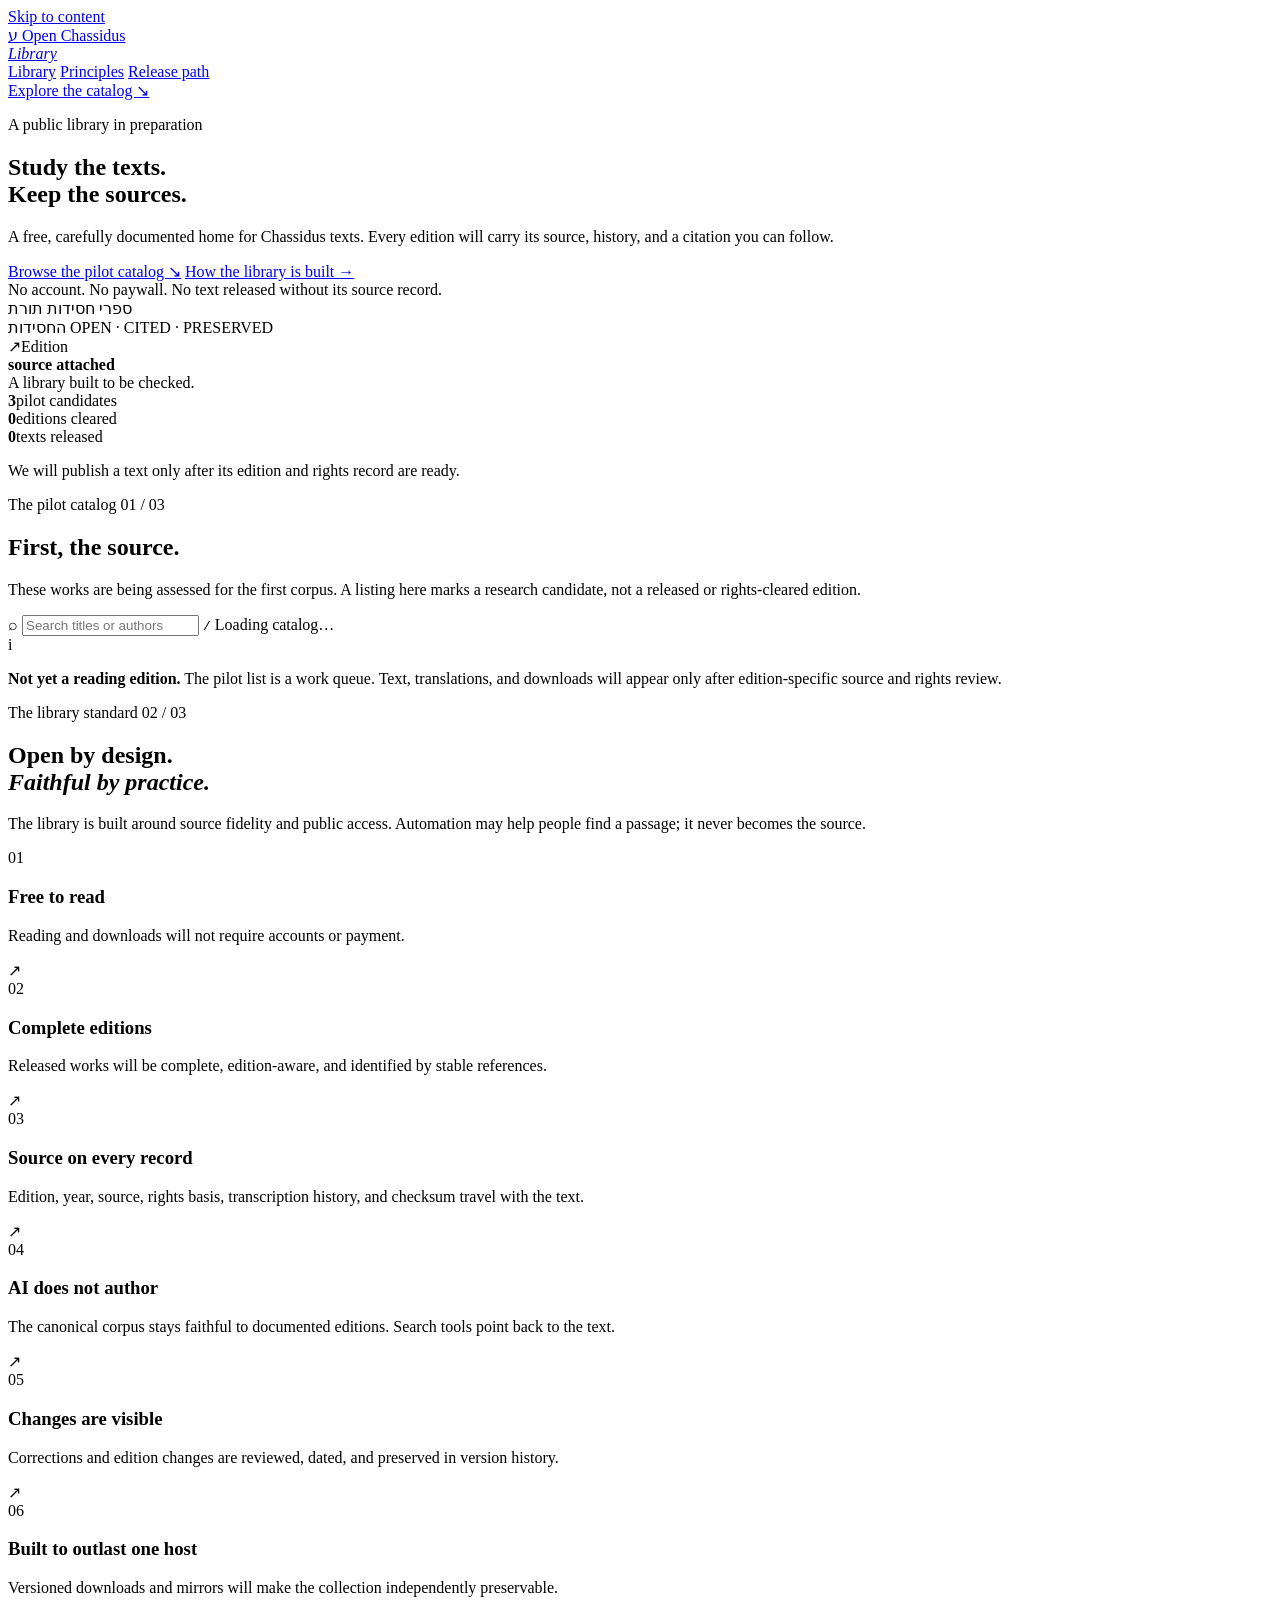
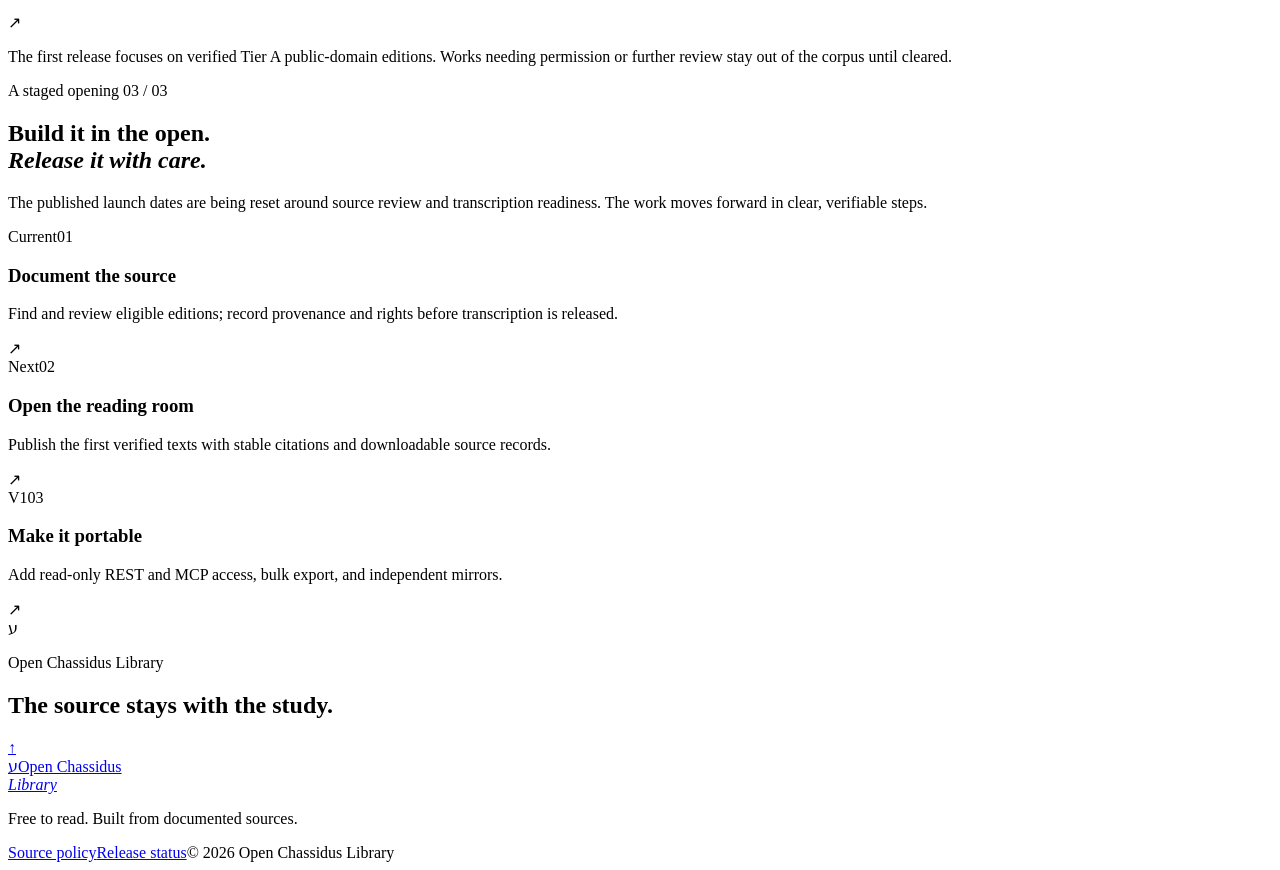
==== src/index.html @ bda3ea1b "Update Site source" ====
<!doctype html>
<html lang="en">
  <head>
    <meta charset="utf-8" />
    <meta name="viewport" content="width=device-width, initial-scale=1" />
    <meta name="theme-color" content="#f4f1e8" />
    <meta name="description" content="A free, source-documented library for reading and preserving Chassidus texts." />
    <meta property="og:title" content="Open Chassidus Library" />
    <meta property="og:description" content="Study the texts. Keep the sources attached." />
    <title>Open Chassidus Library</title>
    <link rel="icon" href="/favicon.svg" type="image/svg+xml" />
    <link rel="stylesheet" href="/styles.css" />
    <script type="module" src="/app.js"></script>
  </head>
  <body>
    <a class="skip-link" href="#main">Skip to content</a>
    <header class="topbar">
      <a class="brand" href="#top" aria-label="Open Chassidus Library home">
        <span class="brand-mark" aria-hidden="true">ע</span>
        <span class="brand-name">Open Chassidus<br /><em>Library</em></span>
      </a>
      <nav class="main-nav" aria-label="Main navigation">
        <a href="#library">Library</a>
        <a href="#principles">Principles</a>
        <a href="#release">Release path</a>
      </nav>
      <a class="top-link" href="#library">Explore the catalog <span aria-hidden="true">↘</span></a>
    </header>

    <main id="main">
      <section class="hero" id="top" aria-labelledby="hero-title">
        <div class="hero-copy">
          <p class="eyebrow"><span class="eyebrow-dot"></span> A public library in preparation</p>
          <h1 id="hero-title">Study the texts.<br /><span>Keep the sources.</span></h1>
          <p class="hero-intro">A free, carefully documented home for Chassidus texts. Every edition will carry its source, history, and a citation you can follow.</p>
          <div class="hero-actions">
            <a class="button button-dark" href="#library">Browse the pilot catalog <span aria-hidden="true">↘</span></a>
            <a class="text-link" href="#principles">How the library is built <span aria-hidden="true">→</span></a>
          </div>
          <div class="hero-footnote"><span class="footnote-rule"></span><span>No account. No paywall. No text released without its source record.</span></div>
        </div>
        <div class="hero-art" aria-label="Illustration of an open source volume">
          <div class="art-orbit orbit-one"></div><div class="art-orbit orbit-two"></div>
          <div class="book-shadow"></div>
          <div class="book">
            <div class="book-spine"></div>
            <div class="book-cover">
              <span class="cover-small">ספרי חסידות</span>
              <span class="cover-rule"></span>
              <span class="cover-title">תורת<br />החסידות</span>
              <span class="cover-small cover-bottom">OPEN · CITED · PRESERVED</span>
            </div>
          </div>
          <div class="source-note"><span class="source-note-icon">↗</span><span>Edition<br /><strong>source attached</strong></span></div>
          <span class="art-caption">A library built to be checked.</span>
        </div>
        <div class="hero-stats" aria-label="Project status">
          <div><strong id="candidate-count">3</strong><span>pilot candidates</span></div>
          <div><strong>0</strong><span>editions cleared</span></div>
          <div><strong>0</strong><span>texts released</span></div>
          <p>We will publish a text only after its edition and rights record are ready.</p>
        </div>
      </section>

      <section class="section library-section" id="library" aria-labelledby="library-title">
        <div class="section-heading">
          <div>
            <p class="eyebrow">The pilot catalog <span class="section-number">01 / 03</span></p>
            <h2 id="library-title">First, the source.</h2>
          </div>
          <p class="section-lede">These works are being assessed for the first corpus. A listing here marks a research candidate, not a released or rights-cleared edition.</p>
        </div>
        <div class="catalog-tools">
          <label class="search-box" for="catalog-search">
            <span class="search-icon" aria-hidden="true">⌕</span>
            <input id="catalog-search" type="search" placeholder="Search titles or authors" autocomplete="off" />
            <kbd>/</kbd>
          </label>
          <span class="catalog-count" id="catalog-count" aria-live="polite">Loading catalog…</span>
        </div>
        <div class="work-grid" id="work-grid" aria-live="polite"></div>
        <div class="empty-state" id="empty-state" hidden>
          <span aria-hidden="true">⌕</span><p>No catalog entries match that search.</p>
          <button class="text-button" id="clear-search" type="button">Clear search</button>
        </div>
        <div class="catalog-notice">
          <span class="notice-icon" aria-hidden="true">i</span>
          <p><strong>Not yet a reading edition.</strong> The pilot list is a work queue. Text, translations, and downloads will appear only after edition-specific source and rights review.</p>
        </div>
      </section>

      <section class="principles section" id="principles" aria-labelledby="principles-title">
        <div class="section-heading principles-heading">
          <div>
            <p class="eyebrow">The library standard <span class="section-number">02 / 03</span></p>
            <h2 id="principles-title">Open by design.<br /><em>Faithful by practice.</em></h2>
          </div>
          <p class="section-lede">The library is built around source fidelity and public access. Automation may help people find a passage; it never becomes the source.</p>
        </div>
        <div class="principle-list">
          <article class="principle-row"><span class="principle-index">01</span><h3>Free to read</h3><p>Reading and downloads will not require accounts or payment.</p><span class="principle-mark">↗</span></article>
          <article class="principle-row"><span class="principle-index">02</span><h3>Complete editions</h3><p>Released works will be complete, edition-aware, and identified by stable references.</p><span class="principle-mark">↗</span></article>
          <article class="principle-row"><span class="principle-index">03</span><h3>Source on every record</h3><p>Edition, year, source, rights basis, transcription history, and checksum travel with the text.</p><span class="principle-mark">↗</span></article>
          <article class="principle-row"><span class="principle-index">04</span><h3>AI does not author</h3><p>The canonical corpus stays faithful to documented editions. Search tools point back to the text.</p><span class="principle-mark">↗</span></article>
          <article class="principle-row"><span class="principle-index">05</span><h3>Changes are visible</h3><p>Corrections and edition changes are reviewed, dated, and preserved in version history.</p><span class="principle-mark">↗</span></article>
          <article class="principle-row"><span class="principle-index">06</span><h3>Built to outlast one host</h3><p>Versioned downloads and mirrors will make the collection independently preservable.</p><span class="principle-mark">↗</span></article>
        </div>
        <p class="principles-note">The first release focuses on verified Tier A public-domain editions. Works needing permission or further review stay out of the corpus until cleared.</p>
      </section>

      <section class="release-section section" id="release" aria-labelledby="release-title">
        <div class="release-intro">
          <p class="eyebrow">A staged opening <span class="section-number">03 / 03</span></p>
          <h2 id="release-title">Build it in the open.<br /><em>Release it with care.</em></h2>
          <p>The published launch dates are being reset around source review and transcription readiness. The work moves forward in clear, verifiable steps.</p>
        </div>
        <div class="release-steps">
          <article class="release-step is-current">
            <span class="step-status">Current</span><span class="step-number">01</span>
            <div><h3>Document the source</h3><p>Find and review eligible editions; record provenance and rights before transcription is released.</p></div>
            <span class="step-arrow" aria-hidden="true">↗</span>
          </article>
          <article class="release-step">
            <span class="step-status">Next</span><span class="step-number">02</span>
            <div><h3>Open the reading room</h3><p>Publish the first verified texts with stable citations and downloadable source records.</p></div>
            <span class="step-arrow" aria-hidden="true">↗</span>
          </article>
          <article class="release-step">
            <span class="step-status">V1</span><span class="step-number">03</span>
            <div><h3>Make it portable</h3><p>Add read-only REST and MCP access, bulk export, and independent mirrors.</p></div>
            <span class="step-arrow" aria-hidden="true">↗</span>
          </article>
        </div>
      </section>

      <section class="closing-banner" aria-labelledby="closing-title">
        <div class="closing-mark" aria-hidden="true">ע</div>
        <div><p class="eyebrow">Open Chassidus Library</p><h2 id="closing-title">The source stays with the study.</h2></div>
        <a href="#library" class="round-link" aria-label="Return to the pilot catalog">↑</a>
      </section>
    </main>

    <footer class="footer">
      <a class="brand footer-brand" href="#top"><span class="brand-mark" aria-hidden="true">ע</span><span class="brand-name">Open Chassidus<br /><em>Library</em></span></a>
      <p>Free to read. Built from documented sources.</p>
      <div class="footer-links"><a href="#principles">Source policy</a><a href="#release">Release status</a><span>© 2026 Open Chassidus Library</span></div>
    </footer>
    <noscript><p class="noscript">Enable JavaScript to browse the pilot catalog.</p></noscript>
  </body>
</html>
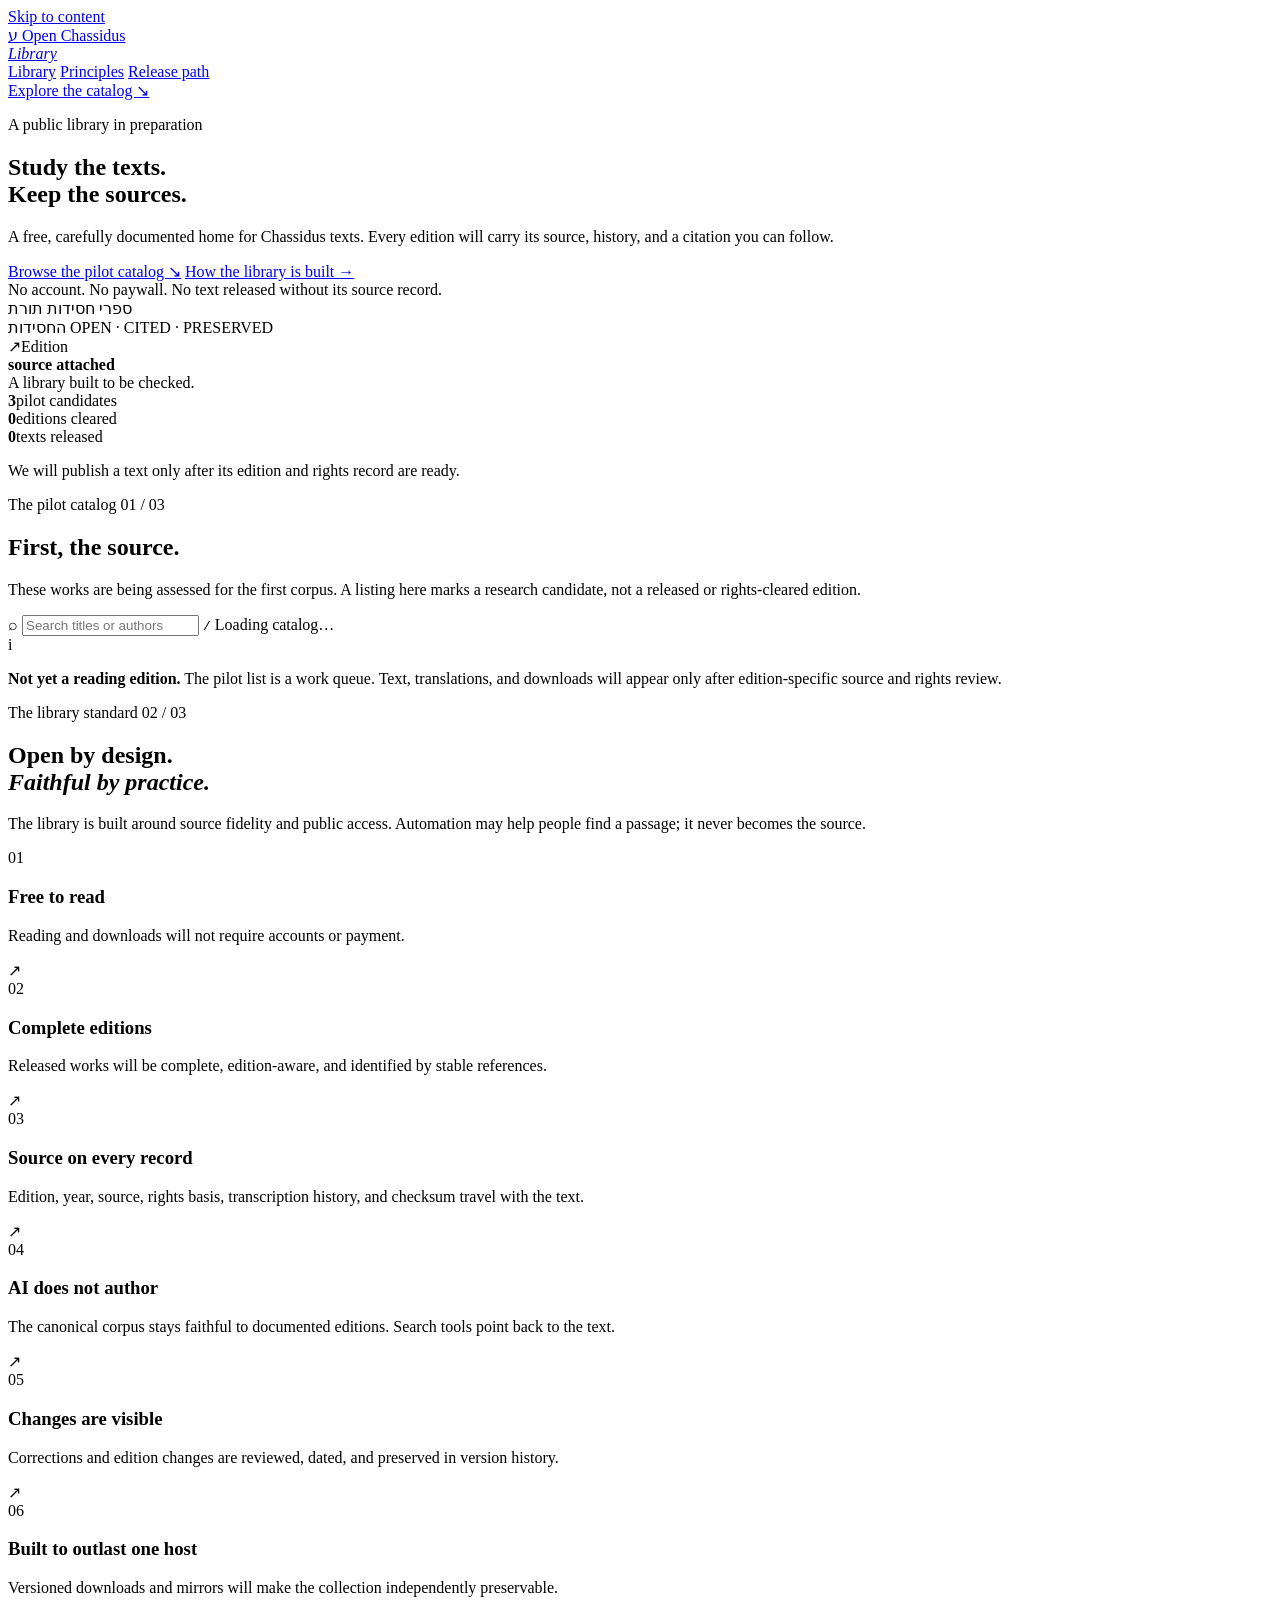
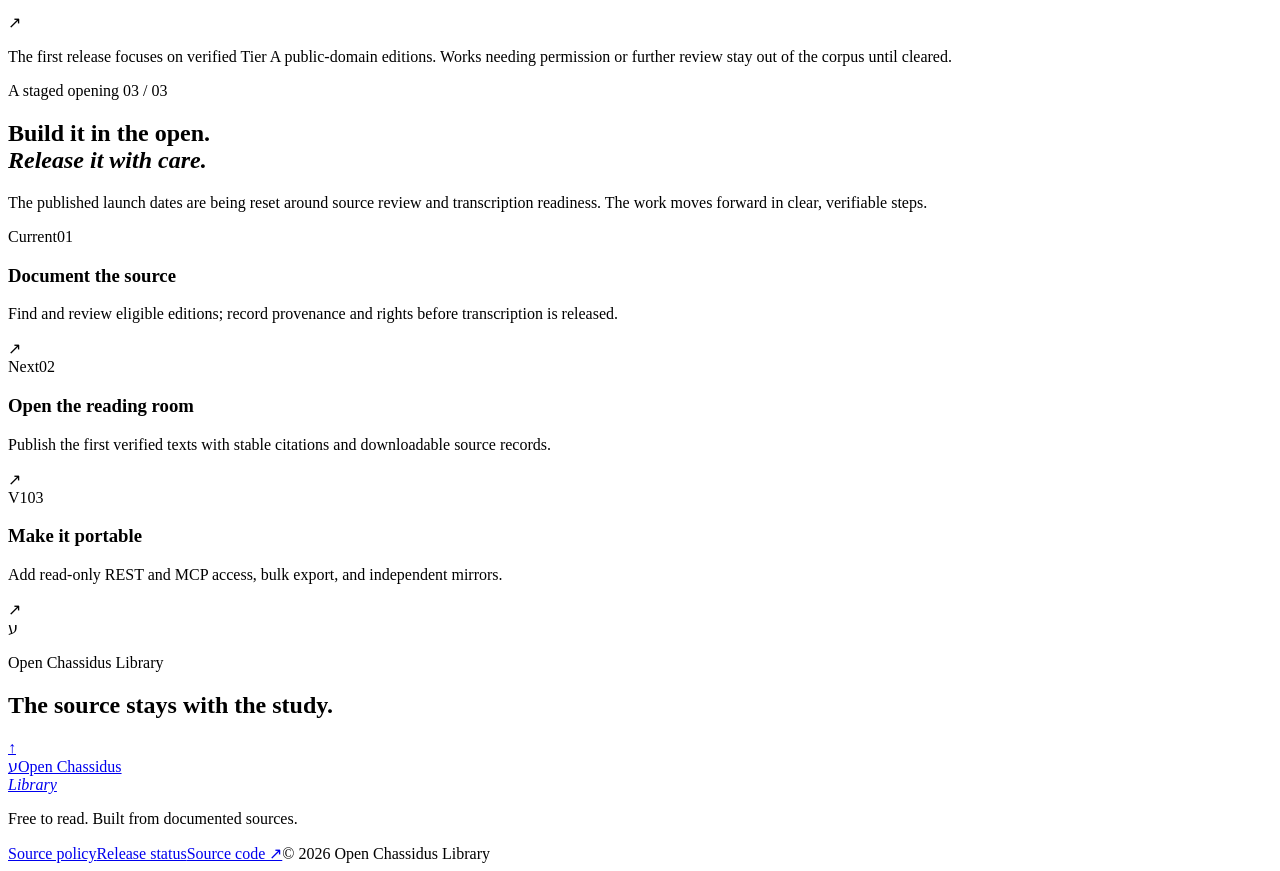
==== commit fdad6f3b: "Prepare source links and Pages metadata" ====
--- a/src/index.html
+++ b/src/index.html
@@ -143,7 +143,7 @@
     <footer class="footer">
       <a class="brand footer-brand" href="#top"><span class="brand-mark" aria-hidden="true">ע</span><span class="brand-name">Open Chassidus<br /><em>Library</em></span></a>
       <p>Free to read. Built from documented sources.</p>
-      <div class="footer-links"><a href="#principles">Source policy</a><a href="#release">Release status</a><span>© 2026 Open Chassidus Library</span></div>
+      <div class="footer-links"><a href="#principles">Source policy</a><a href="#release">Release status</a><a href="https://github.com/golanbenoni/open-chassidus-library" rel="noopener noreferrer">Source code ↗</a><span>© 2026 Open Chassidus Library</span></div>
     </footer>
     <noscript><p class="noscript">Enable JavaScript to browse the pilot catalog.</p></noscript>
   </body>
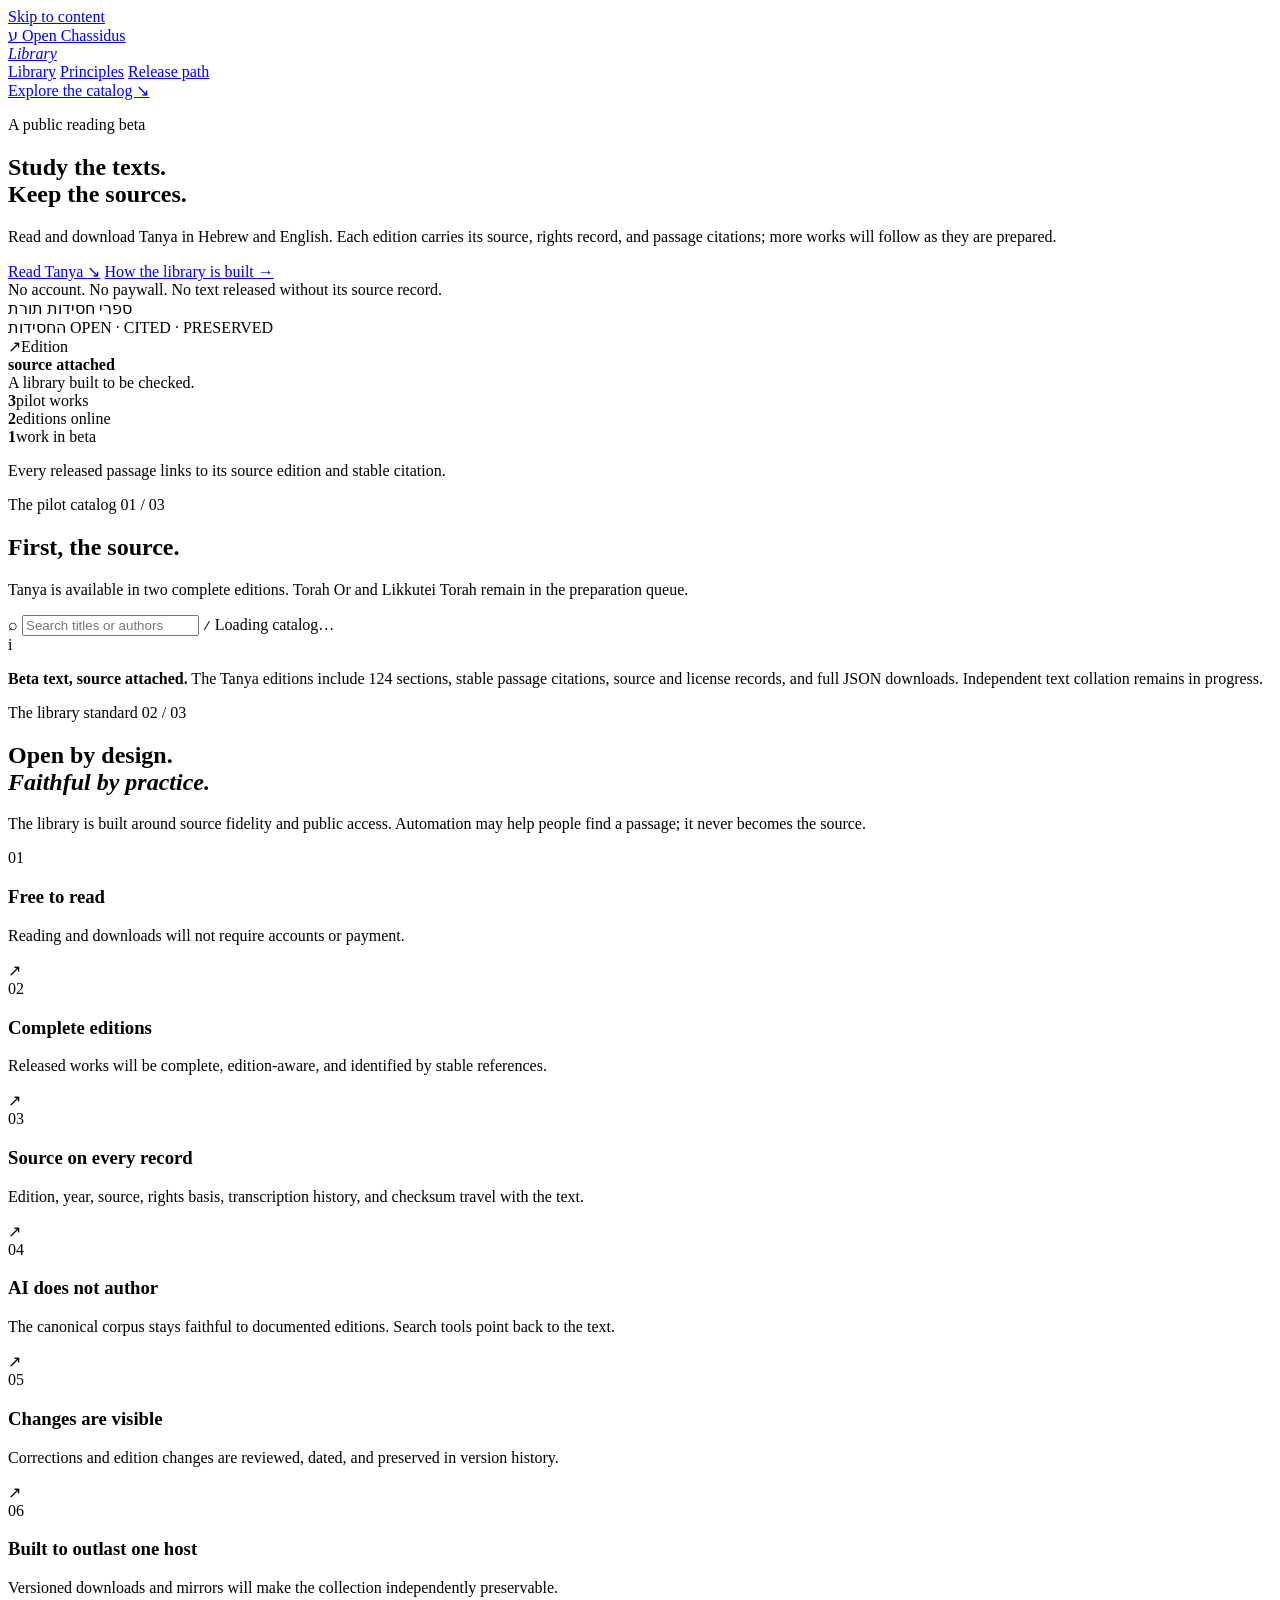
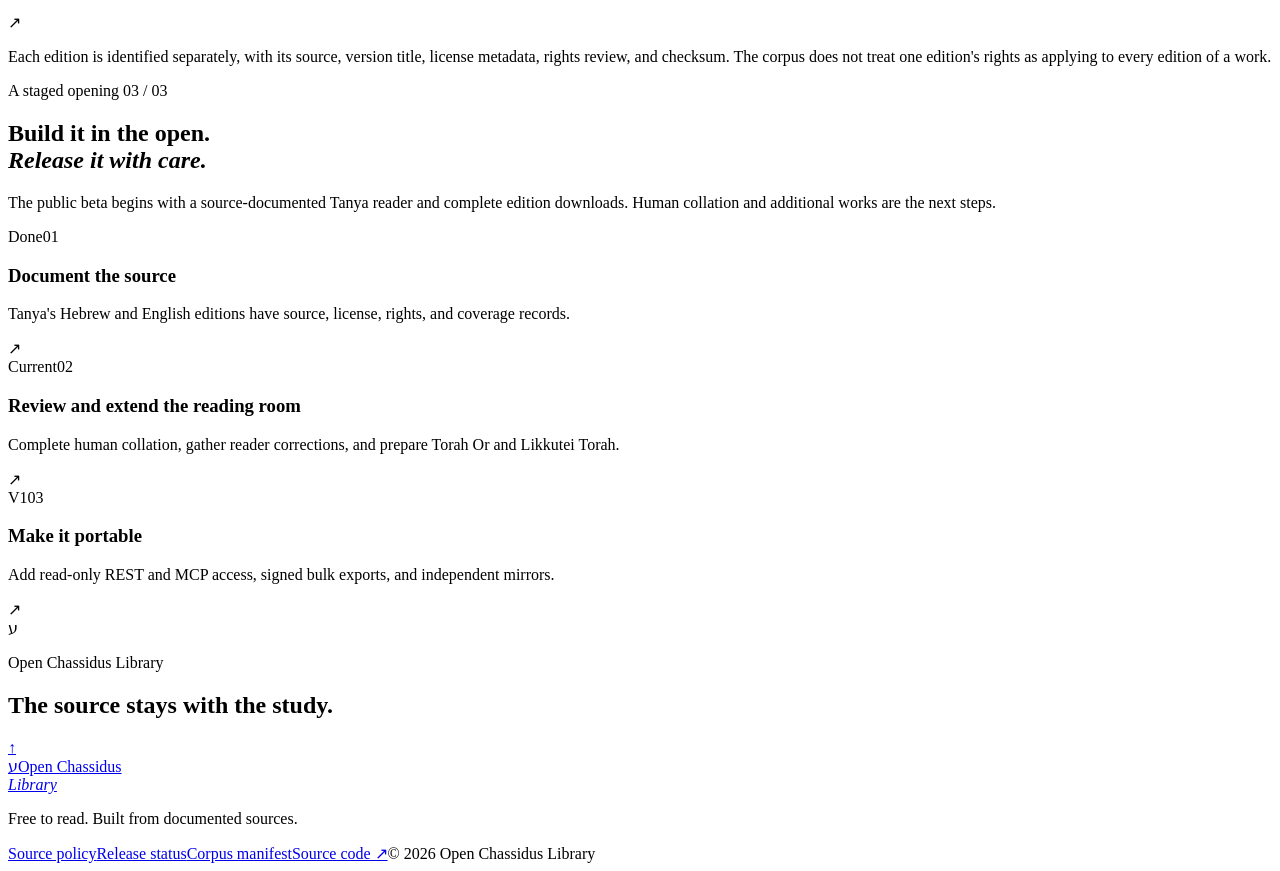
==== commit d1ebdf1a: "Add Tanya bilingual beta reader and corpus" ====
--- a/src/index.html
+++ b/src/index.html
@@ -4,7 +4,7 @@
     <meta charset="utf-8" />
     <meta name="viewport" content="width=device-width, initial-scale=1" />
     <meta name="theme-color" content="#f4f1e8" />
-    <meta name="description" content="A free, source-documented library for reading and preserving Chassidus texts." />
+    <meta name="description" content="Read and download Tanya in Hebrew and English, with edition sources and passage citations attached." />
     <meta property="og:title" content="Open Chassidus Library" />
     <meta property="og:description" content="Study the texts. Keep the sources attached." />
     <title>Open Chassidus Library</title>
@@ -30,11 +30,11 @@
     <main id="main">
       <section class="hero" id="top" aria-labelledby="hero-title">
         <div class="hero-copy">
-          <p class="eyebrow"><span class="eyebrow-dot"></span> A public library in preparation</p>
+          <p class="eyebrow"><span class="eyebrow-dot"></span> A public reading beta</p>
           <h1 id="hero-title">Study the texts.<br /><span>Keep the sources.</span></h1>
-          <p class="hero-intro">A free, carefully documented home for Chassidus texts. Every edition will carry its source, history, and a citation you can follow.</p>
+          <p class="hero-intro">Read and download Tanya in Hebrew and English. Each edition carries its source, rights record, and passage citations; more works will follow as they are prepared.</p>
           <div class="hero-actions">
-            <a class="button button-dark" href="#library">Browse the pilot catalog <span aria-hidden="true">↘</span></a>
+            <a class="button button-dark" href="/reader.html?work=tanya">Read Tanya <span aria-hidden="true">↘</span></a>
             <a class="text-link" href="#principles">How the library is built <span aria-hidden="true">→</span></a>
           </div>
           <div class="hero-footnote"><span class="footnote-rule"></span><span>No account. No paywall. No text released without its source record.</span></div>
@@ -55,10 +55,10 @@
           <span class="art-caption">A library built to be checked.</span>
         </div>
         <div class="hero-stats" aria-label="Project status">
-          <div><strong id="candidate-count">3</strong><span>pilot candidates</span></div>
-          <div><strong>0</strong><span>editions cleared</span></div>
-          <div><strong>0</strong><span>texts released</span></div>
-          <p>We will publish a text only after its edition and rights record are ready.</p>
+          <div><strong id="candidate-count">3</strong><span>pilot works</span></div>
+          <div><strong id="edition-count">2</strong><span>editions online</span></div>
+          <div><strong id="released-count">1</strong><span>work in beta</span></div>
+          <p>Every released passage links to its source edition and stable citation.</p>
         </div>
       </section>
 
@@ -68,7 +68,7 @@
             <p class="eyebrow">The pilot catalog <span class="section-number">01 / 03</span></p>
             <h2 id="library-title">First, the source.</h2>
           </div>
-          <p class="section-lede">These works are being assessed for the first corpus. A listing here marks a research candidate, not a released or rights-cleared edition.</p>
+          <p class="section-lede">Tanya is available in two complete editions. Torah Or and Likkutei Torah remain in the preparation queue.</p>
         </div>
         <div class="catalog-tools">
           <label class="search-box" for="catalog-search">
@@ -85,7 +85,7 @@
         </div>
         <div class="catalog-notice">
           <span class="notice-icon" aria-hidden="true">i</span>
-          <p><strong>Not yet a reading edition.</strong> The pilot list is a work queue. Text, translations, and downloads will appear only after edition-specific source and rights review.</p>
+          <p><strong>Beta text, source attached.</strong> The Tanya editions include 124 sections, stable passage citations, source and license records, and full JSON downloads. Independent text collation remains in progress.</p>
         </div>
       </section>
 
@@ -105,29 +105,29 @@
           <article class="principle-row"><span class="principle-index">05</span><h3>Changes are visible</h3><p>Corrections and edition changes are reviewed, dated, and preserved in version history.</p><span class="principle-mark">↗</span></article>
           <article class="principle-row"><span class="principle-index">06</span><h3>Built to outlast one host</h3><p>Versioned downloads and mirrors will make the collection independently preservable.</p><span class="principle-mark">↗</span></article>
         </div>
-        <p class="principles-note">The first release focuses on verified Tier A public-domain editions. Works needing permission or further review stay out of the corpus until cleared.</p>
+        <p class="principles-note">Each edition is identified separately, with its source, version title, license metadata, rights review, and checksum. The corpus does not treat one edition's rights as applying to every edition of a work.</p>
       </section>
 
       <section class="release-section section" id="release" aria-labelledby="release-title">
         <div class="release-intro">
           <p class="eyebrow">A staged opening <span class="section-number">03 / 03</span></p>
           <h2 id="release-title">Build it in the open.<br /><em>Release it with care.</em></h2>
-          <p>The published launch dates are being reset around source review and transcription readiness. The work moves forward in clear, verifiable steps.</p>
+          <p>The public beta begins with a source-documented Tanya reader and complete edition downloads. Human collation and additional works are the next steps.</p>
         </div>
         <div class="release-steps">
           <article class="release-step is-current">
-            <span class="step-status">Current</span><span class="step-number">01</span>
-            <div><h3>Document the source</h3><p>Find and review eligible editions; record provenance and rights before transcription is released.</p></div>
+            <span class="step-status">Done</span><span class="step-number">01</span>
+            <div><h3>Document the source</h3><p>Tanya's Hebrew and English editions have source, license, rights, and coverage records.</p></div>
             <span class="step-arrow" aria-hidden="true">↗</span>
           </article>
           <article class="release-step">
-            <span class="step-status">Next</span><span class="step-number">02</span>
-            <div><h3>Open the reading room</h3><p>Publish the first verified texts with stable citations and downloadable source records.</p></div>
+            <span class="step-status">Current</span><span class="step-number">02</span>
+            <div><h3>Review and extend the reading room</h3><p>Complete human collation, gather reader corrections, and prepare Torah Or and Likkutei Torah.</p></div>
             <span class="step-arrow" aria-hidden="true">↗</span>
           </article>
           <article class="release-step">
             <span class="step-status">V1</span><span class="step-number">03</span>
-            <div><h3>Make it portable</h3><p>Add read-only REST and MCP access, bulk export, and independent mirrors.</p></div>
+            <div><h3>Make it portable</h3><p>Add read-only REST and MCP access, signed bulk exports, and independent mirrors.</p></div>
             <span class="step-arrow" aria-hidden="true">↗</span>
           </article>
         </div>
@@ -143,7 +143,7 @@
     <footer class="footer">
       <a class="brand footer-brand" href="#top"><span class="brand-mark" aria-hidden="true">ע</span><span class="brand-name">Open Chassidus<br /><em>Library</em></span></a>
       <p>Free to read. Built from documented sources.</p>
-      <div class="footer-links"><a href="#principles">Source policy</a><a href="#release">Release status</a><a href="https://github.com/golanbenoni/open-chassidus-library" rel="noopener noreferrer">Source code ↗</a><span>© 2026 Open Chassidus Library</span></div>
+      <div class="footer-links"><a href="#principles">Source policy</a><a href="#release">Release status</a><a href="/data/manifest.json">Corpus manifest</a><a href="https://github.com/golanbenoni/open-chassidus-library" rel="noopener noreferrer">Source code ↗</a><span>© 2026 Open Chassidus Library</span></div>
     </footer>
     <noscript><p class="noscript">Enable JavaScript to browse the pilot catalog.</p></noscript>
   </body>
